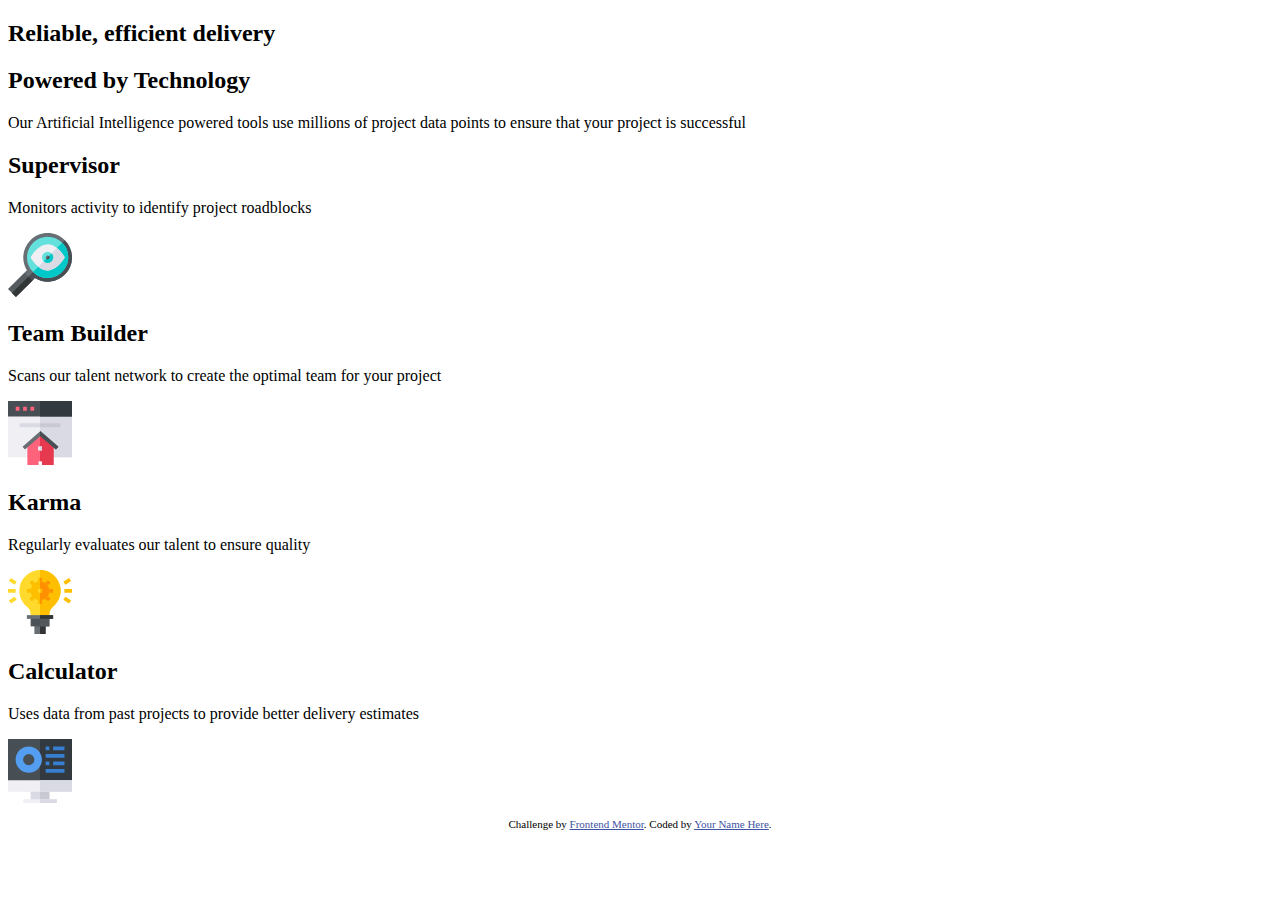
==== Four-card-feature-section/index.html @ e65469f1 "initial setup and finish html markup" ====
<!DOCTYPE html>
<html lang="en">

<head>
  <meta charset="UTF-8">
  <meta name="viewport" content="width=device-width, initial-scale=1.0">
  <!-- displays site properly based on user's device -->

  <link rel="icon" type="image/png" sizes="32x32" href="./images/favicon-32x32.png">
  <link rel="stylesheet" href="style.css">

  <title>Frontend Mentor | Four card feature section</title>
  <style>
    .attribution {
      font-size: 11px;
      text-align: center;
    }

    .attribution a {
      color: hsl(228, 45%, 44%);
    }
  </style>
</head>

<body>
  <header>
    <h2 class="header-quote">Reliable, efficient delivery</h2>
    <h2 class="header-main">Powered by Technology</h2>
    <p class="header-about">Our Artificial Intelligence powered tools use millions of project data points
      to ensure that your project is successful
    </p>
  </header>
  <main>
    <div id="card-top" class="card">
      <h2>Supervisor</h2>
      <p>Monitors activity to identify project roadblocks</p>
      <div class="card-img-holder">
        <img src="images/icon-supervisor.svg" alt="icon-Supervisor">
      </div>
    </div>
    <div id="card-middle">
      <div class="card">
        <h2>Team Builder</h2>
        <p>Scans our talent network to create the optimal team for your project</p>
        <div class="card-img-holder">
          <img src="images/icon-team-builder.svg" alt="icon-team-builder">
        </div>
      </div>
      <div class="card">
        <h2>Karma</h2>
        <p>Regularly evaluates our talent to ensure quality</p>
        <div class="card-img-holder">
          <img src="images/icon-karma.svg" alt="icon-karma">
        </div>
      </div>
    </div>
    <div id="card-bottom" class="card">
      <h2>Calculator</h2>
      <p>Uses data from past projects to provide better delivery estimates</p>
      <div class="card-img-holder">
        <img src="images/icon-calculator.svg" alt="icon-calculator">
      </div>
    </div>
  </main>

  <footer>
    <p class="attribution">
      Challenge by <a href="https://www.frontendmentor.io?ref=challenge" target="_blank">Frontend Mentor</a>.
      Coded by <a href="#">Your Name Here</a>.
    </p>
  </footer>
</body>

</html>
---- Four-card-feature-section/style.css ----
/* ## Colors

### Primary

- Red: hsl(0, 78%, 62%)
- Cyan: hsl(180, 62%, 55%)
- Orange: hsl(34, 97%, 64%)
- Blue: hsl(212, 86%, 64%)

### Neutral

- Very Dark Blue: hsl(234, 12%, 34%)
- Grayish Blue: hsl(229, 6%, 66%)
- Very Light Gray: hsl(0, 0%, 98%)

## Typography

### Body Copy

- Font size: 15px

### Fonts

- Family: [Poppins](https://fonts.google.com/specimen/Poppins)
- Weights: 200, 400, 600
## Typography */
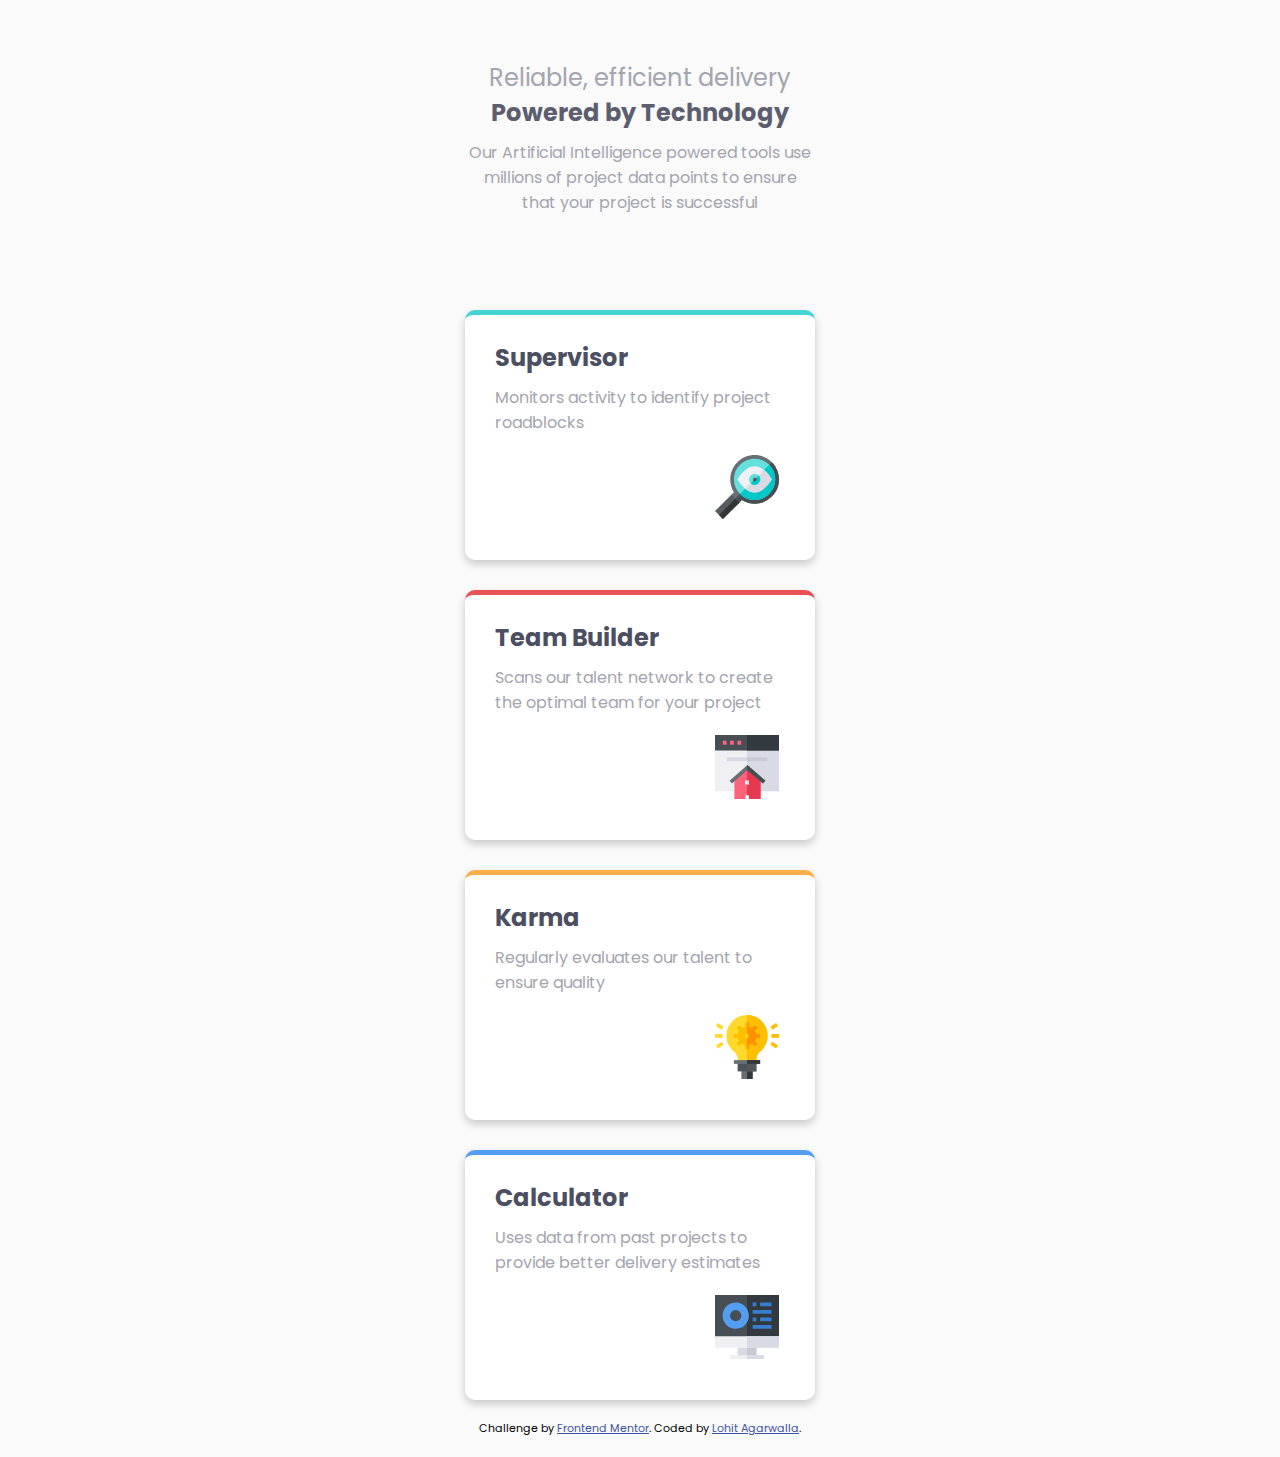
==== commit 0269a396: "complete mobile version css styling" ====
--- a/Four-card-feature-section/index.html
+++ b/Four-card-feature-section/index.html
@@ -7,6 +7,8 @@
   <!-- displays site properly based on user's device -->
 
   <link rel="icon" type="image/png" sizes="32x32" href="./images/favicon-32x32.png">
+  <link rel="preconnect" href="https://fonts.gstatic.com">
+  <link href="https://fonts.googleapis.com/css2?family=Poppins:wght@200;400;600&display=swap" rel="stylesheet">
   <link rel="stylesheet" href="style.css">
 
   <title>Frontend Mentor | Four card feature section</title>
@@ -31,7 +33,7 @@
     </p>
   </header>
   <main>
-    <div id="card-top" class="card">
+    <div id="cyan" class="card">
       <h2>Supervisor</h2>
       <p>Monitors activity to identify project roadblocks</p>
       <div class="card-img-holder">
@@ -39,14 +41,14 @@
       </div>
     </div>
     <div id="card-middle">
-      <div class="card">
+      <div id="red" class="card">
         <h2>Team Builder</h2>
         <p>Scans our talent network to create the optimal team for your project</p>
         <div class="card-img-holder">
           <img src="images/icon-team-builder.svg" alt="icon-team-builder">
         </div>
       </div>
-      <div class="card">
+      <div id="orange" class="card">
         <h2>Karma</h2>
         <p>Regularly evaluates our talent to ensure quality</p>
         <div class="card-img-holder">
@@ -54,7 +56,7 @@
         </div>
       </div>
     </div>
-    <div id="card-bottom" class="card">
+    <div id="blue" class="card">
       <h2>Calculator</h2>
       <p>Uses data from past projects to provide better delivery estimates</p>
       <div class="card-img-holder">
@@ -66,7 +68,7 @@
   <footer>
     <p class="attribution">
       Challenge by <a href="https://www.frontendmentor.io?ref=challenge" target="_blank">Frontend Mentor</a>.
-      Coded by <a href="#">Your Name Here</a>.
+      Coded by <a href="#">Lohit Agarwalla</a>.
     </p>
   </footer>
 </body>
--- a/Four-card-feature-section/style.css
+++ b/Four-card-feature-section/style.css
@@ -1,26 +1,100 @@
-/* ## Colors
+:root{
+    /* Colors */
 
-### Primary
+    /* Primary */
+    --red: hsl(0, 78%, 62%);
+    --cyan: hsl(180, 62%, 55%);
+    --orange: hsl(34, 97%, 64%);
+    --blue: hsl(212, 86%, 64%);
+        /* ### Neutral */
+    --very-dark-blue: hsl(234, 12%, 34%);
+    --grayish-blue: hsl(229, 6%, 66%);
+    --very-light-gray: hsl(0, 0%, 98%);
 
-- Red: hsl(0, 78%, 62%)
-- Cyan: hsl(180, 62%, 55%)
-- Orange: hsl(34, 97%, 64%)
-- Blue: hsl(212, 86%, 64%)
+    /* font */
+    --fs: 15px;
+    --ff: 'Poppins', sans-serif; 
+    /* Weights: 200, 400, 600 */
 
-### Neutral
+}
+*{
+    margin: 0;
+    padding: 0;
+    box-sizing: border-box;
+}
 
-- Very Dark Blue: hsl(234, 12%, 34%)
-- Grayish Blue: hsl(229, 6%, 66%)
-- Very Light Gray: hsl(0, 0%, 98%)
+body{
+   background-color: var(--very-light-gray);
+   font-family: var(--ff);
+}
 
-## Typography
+/* header */
 
-### Body Copy
+header{
+    text-align: center;
+    padding-top: 30px;
+}
 
-- Font size: 15px
+header .header-quote{
+    color: var(--grayish-blue);
+    font-weight: normal;
+}
 
-### Fonts
+header .header-main{
+    opacity: 0.9;
+    color: var(--very-dark-blue);
+}
+header p{
+    margin-top: 10px;
+    color: var(--grayish-blue);
+    font-weight: 400;
+}
 
-- Family: [Poppins](https://fonts.google.com/specimen/Poppins)
-- Weights: 200, 400, 600
-## Typography */
+header,main{
+    width: 350px;
+    margin: 0 auto;
+}
+
+header,.card{
+    height: 250px;
+    margin-top: 30px;
+}
+
+/* main */
+
+main .card{
+    background-color: #fff;
+    box-shadow: 0 4px 8px 0 rgba(0,0,0,0.2);
+    border-radius: 10px;
+    padding: 25px 30px;
+}
+main .card-img-holder{
+    margin-top: 20px;
+}
+
+.card-img-holder img{
+    margin-left: 220px;
+}
+.card h2{
+    color: var(--very-dark-blue);
+}
+.card p{
+    color: var(--grayish-blue);
+    margin-top: 10px;
+}
+#cyan{
+    border-top: 5px solid var(--cyan);
+}
+#red{
+    border-top: 5px solid var(--red);
+}
+#orange{
+    border-top: 5px solid var(--orange);
+}
+#blue{
+    border-top: 5px solid var(--blue);
+}
+footer{
+    margin-top: 20px;
+    margin-bottom: 20px;
+}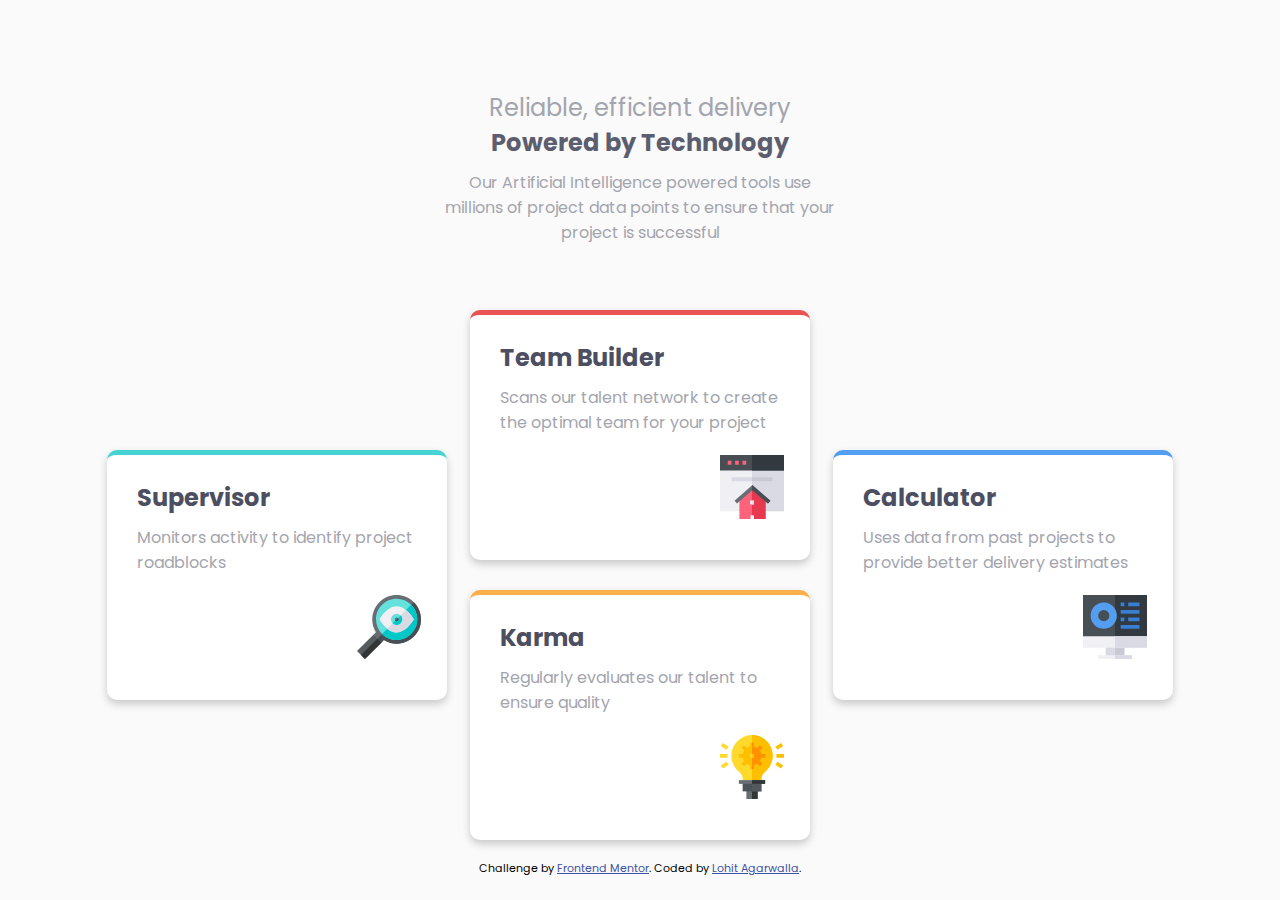
==== commit b87f8761: "update readme" ====
--- a/Four-card-feature-section/index.html
+++ b/Four-card-feature-section/index.html
@@ -68,7 +68,7 @@
   <footer>
     <p class="attribution">
       Challenge by <a href="https://www.frontendmentor.io?ref=challenge" target="_blank">Frontend Mentor</a>.
-      Coded by <a href="#">Lohit Agarwalla</a>.
+      Coded by <a href="https://www.frontendmentor.io/profile/imlohit">Lohit Agarwalla</a>.
     </p>
   </footer>
 </body>
--- a/Four-card-feature-section/style.css
+++ b/Four-card-feature-section/style.css
@@ -51,7 +51,7 @@
 }
 
 header,main{
-    width: 350px;
+    width: 340px;
     margin: 0 auto;
 }
 
@@ -97,4 +97,21 @@
 footer{
     margin-top: 20px;
     margin-bottom: 20px;
+}
+
+@media screen and (min-width: 1200px) {
+    main{
+        display: flex;
+        justify-content: space-around;
+        align-items: center;
+        width: 85%;
+    }
+    .card {
+        width: 340px;
+    }
+    header{
+        width: 400px;
+        padding-top: 60px;
+    }
+    
 }